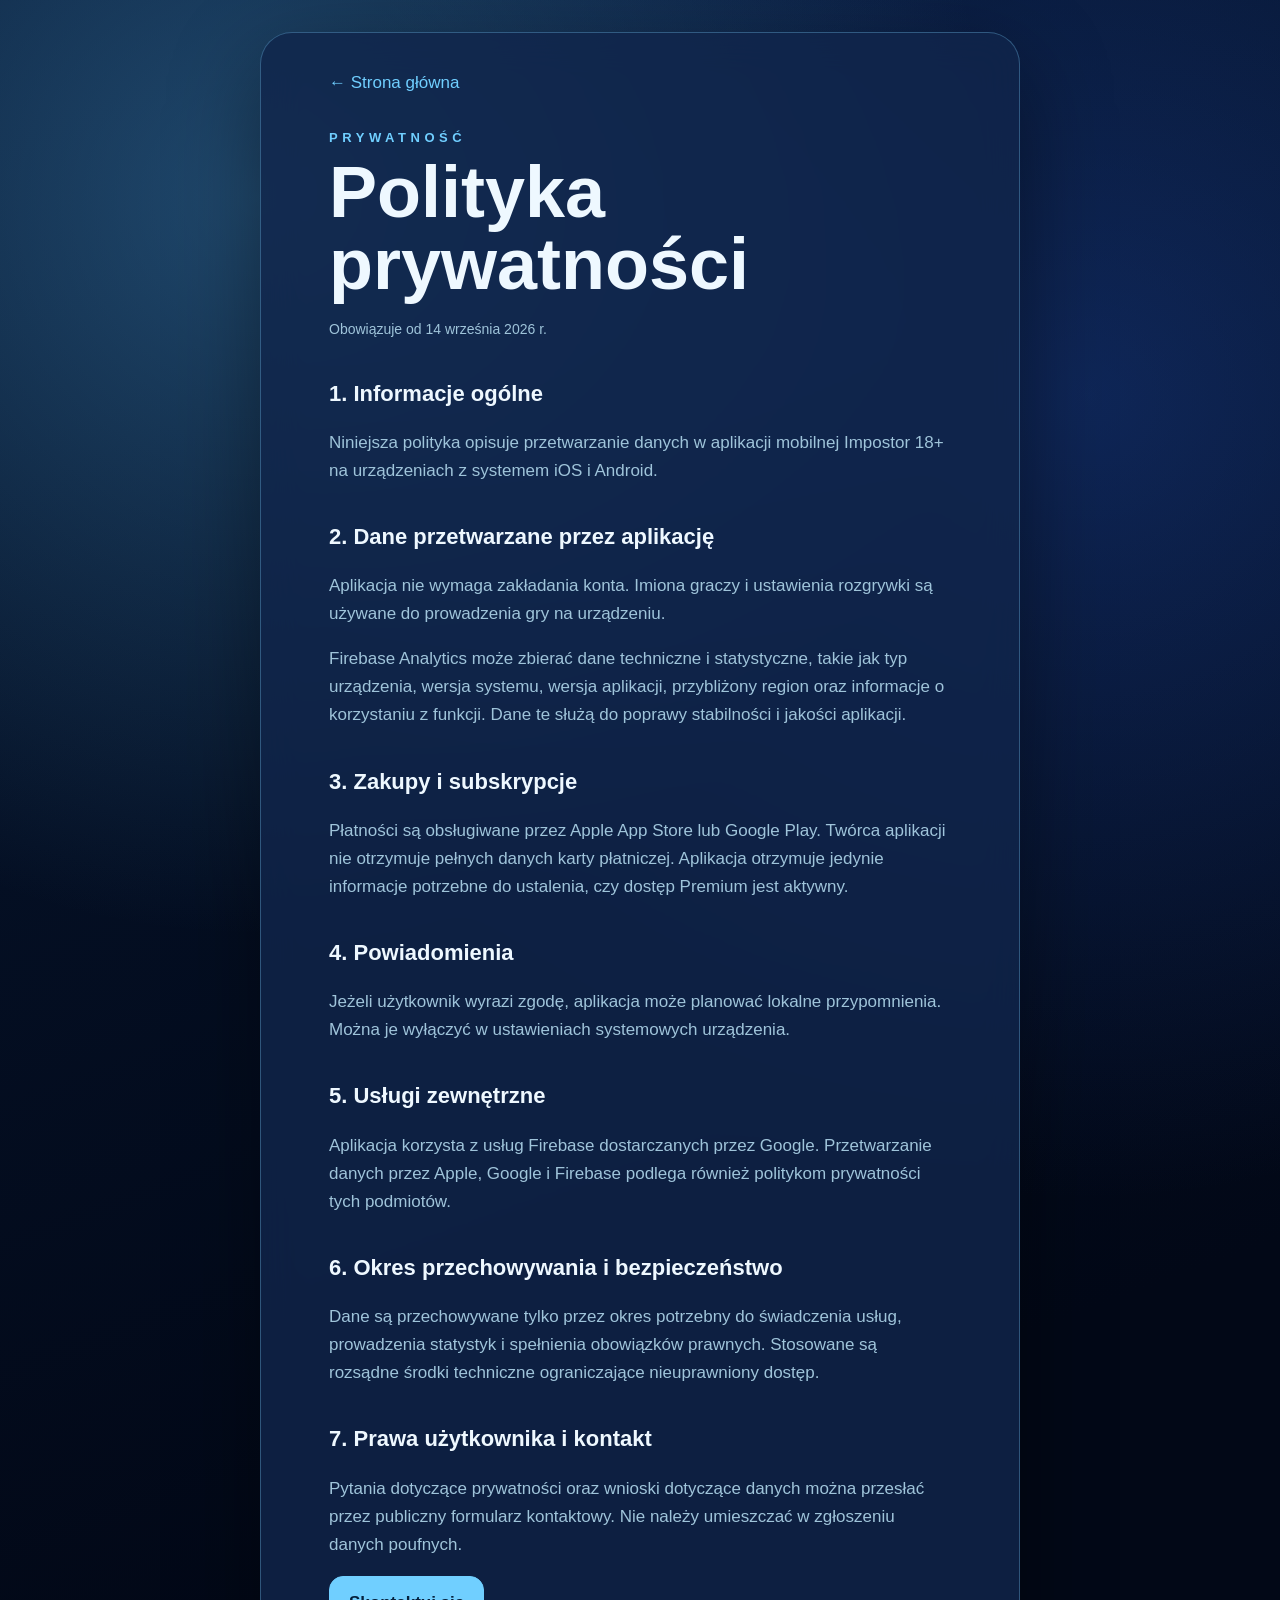
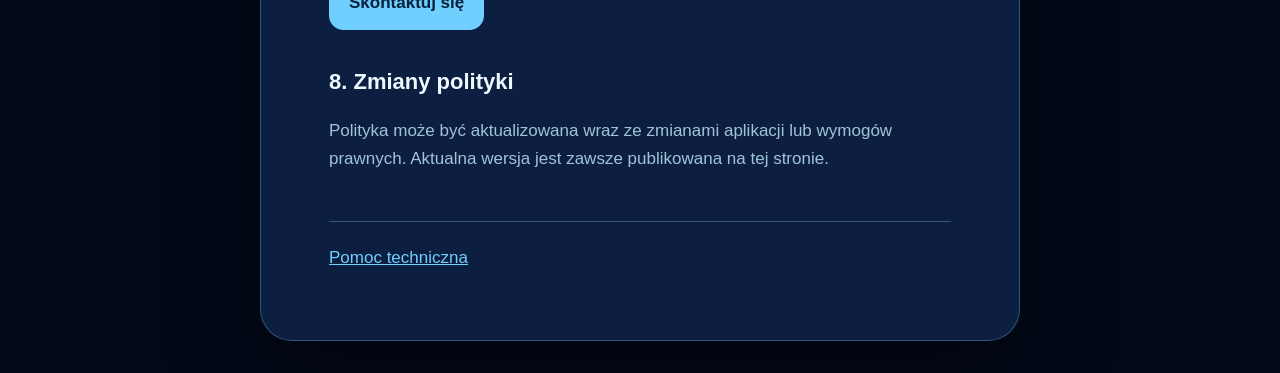
==== docs/privacy.html @ f616ebf9 "docs: restore GitHub Pages support site" ====
<!doctype html>
<html lang="pl">
<head>
  <meta charset="utf-8">
  <meta name="viewport" content="width=device-width, initial-scale=1">
  <meta name="description" content="Polityka prywatności aplikacji Impostor 18+.">
  <title>Polityka prywatności — Impostor 18+</title>
  <link rel="stylesheet" href="style.css">
</head>
<body>
  <main class="card document">
    <a class="back" href="index.html">← Strona główna</a>
    <p class="eyebrow">PRYWATNOŚĆ</p>
    <h1>Polityka prywatności</h1>
    <p class="note">Obowiązuje od 14 września 2026 r.</p>

    <section>
      <h2>1. Informacje ogólne</h2>
      <p>Niniejsza polityka opisuje przetwarzanie danych w aplikacji mobilnej Impostor 18+ na urządzeniach z systemem iOS i Android.</p>
    </section>

    <section>
      <h2>2. Dane przetwarzane przez aplikację</h2>
      <p>Aplikacja nie wymaga zakładania konta. Imiona graczy i ustawienia rozgrywki są używane do prowadzenia gry na urządzeniu.</p>
      <p>Firebase Analytics może zbierać dane techniczne i statystyczne, takie jak typ urządzenia, wersja systemu, wersja aplikacji, przybliżony region oraz informacje o korzystaniu z funkcji. Dane te służą do poprawy stabilności i jakości aplikacji.</p>
    </section>

    <section>
      <h2>3. Zakupy i subskrypcje</h2>
      <p>Płatności są obsługiwane przez Apple App Store lub Google Play. Twórca aplikacji nie otrzymuje pełnych danych karty płatniczej. Aplikacja otrzymuje jedynie informacje potrzebne do ustalenia, czy dostęp Premium jest aktywny.</p>
    </section>

    <section>
      <h2>4. Powiadomienia</h2>
      <p>Jeżeli użytkownik wyrazi zgodę, aplikacja może planować lokalne przypomnienia. Można je wyłączyć w ustawieniach systemowych urządzenia.</p>
    </section>

    <section>
      <h2>5. Usługi zewnętrzne</h2>
      <p>Aplikacja korzysta z usług Firebase dostarczanych przez Google. Przetwarzanie danych przez Apple, Google i Firebase podlega również politykom prywatności tych podmiotów.</p>
    </section>

    <section>
      <h2>6. Okres przechowywania i bezpieczeństwo</h2>
      <p>Dane są przechowywane tylko przez okres potrzebny do świadczenia usług, prowadzenia statystyk i spełnienia obowiązków prawnych. Stosowane są rozsądne środki techniczne ograniczające nieuprawniony dostęp.</p>
    </section>

    <section>
      <h2>7. Prawa użytkownika i kontakt</h2>
      <p>Pytania dotyczące prywatności oraz wnioski dotyczące danych można przesłać przez publiczny formularz kontaktowy. Nie należy umieszczać w zgłoszeniu danych poufnych.</p>
      <a class="button primary" href="https://github.com/jordanrafalm/impostor/issues/new" rel="noopener">Skontaktuj się</a>
    </section>

    <section>
      <h2>8. Zmiany polityki</h2>
      <p>Polityka może być aktualizowana wraz ze zmianami aplikacji lub wymogów prawnych. Aktualna wersja jest zawsze publikowana na tej stronie.</p>
    </section>

    <footer>
      <a href="support.html">Pomoc techniczna</a>
    </footer>
  </main>
</body>
</html>
---- docs/style.css ----
:root {
  color-scheme: dark;
  --background: #020817;
  --surface: rgba(16, 37, 75, 0.82);
  --border: rgba(127, 212, 255, 0.3);
  --text: #eef8ff;
  --muted: #9fc4da;
  --accent: #70cfff;
  --accent-dark: #05213d;
}

* { box-sizing: border-box; }

body {
  min-height: 100vh;
  margin: 0;
  padding: 32px 18px;
  display: grid;
  place-items: center;
  color: var(--text);
  font: 17px/1.65 -apple-system, BlinkMacSystemFont, "Segoe UI", sans-serif;
  background:
    radial-gradient(circle at 20% 10%, rgba(64, 137, 188, 0.45), transparent 36%),
    radial-gradient(circle at 85% 20%, rgba(32, 75, 170, 0.38), transparent 42%),
    linear-gradient(160deg, #061630, var(--background) 70%);
}

.card {
  width: min(760px, 100%);
  padding: clamp(28px, 7vw, 68px);
  border: 1px solid var(--border);
  border-radius: 32px;
  background: var(--surface);
  box-shadow: 0 30px 90px rgba(0, 0, 0, 0.4);
  backdrop-filter: blur(18px);
}

.document { padding-top: 36px; }
.eyebrow { margin: 0; color: var(--accent); letter-spacing: .35em; font-size: 13px; font-weight: 700; }
h1 { margin: 8px 0 18px; font-size: clamp(42px, 9vw, 72px); line-height: 1; }
h2 { margin-bottom: 6px; font-size: 22px; }
p { color: var(--muted); }
.lead { max-width: 620px; font-size: 21px; }
.note { font-size: 14px; }
section { margin-top: 34px; }
nav { display: flex; flex-wrap: wrap; gap: 12px; margin: 30px 0; }

a { color: var(--accent); }
.back { display: inline-block; margin-bottom: 30px; text-decoration: none; }
.button {
  display: inline-block;
  padding: 12px 19px;
  border: 1px solid var(--border);
  border-radius: 14px;
  color: var(--text);
  text-decoration: none;
}
.button.primary { color: var(--accent-dark); background: var(--accent); border-color: var(--accent); font-weight: 750; }
.button:hover, .button:focus-visible { transform: translateY(-2px); box-shadow: 0 8px 28px rgba(112, 207, 255, 0.22); }
footer { margin-top: 48px; padding-top: 22px; border-top: 1px solid var(--border); }

@media (prefers-reduced-motion: no-preference) {
  .button { transition: transform .2s ease, box-shadow .2s ease; }
}
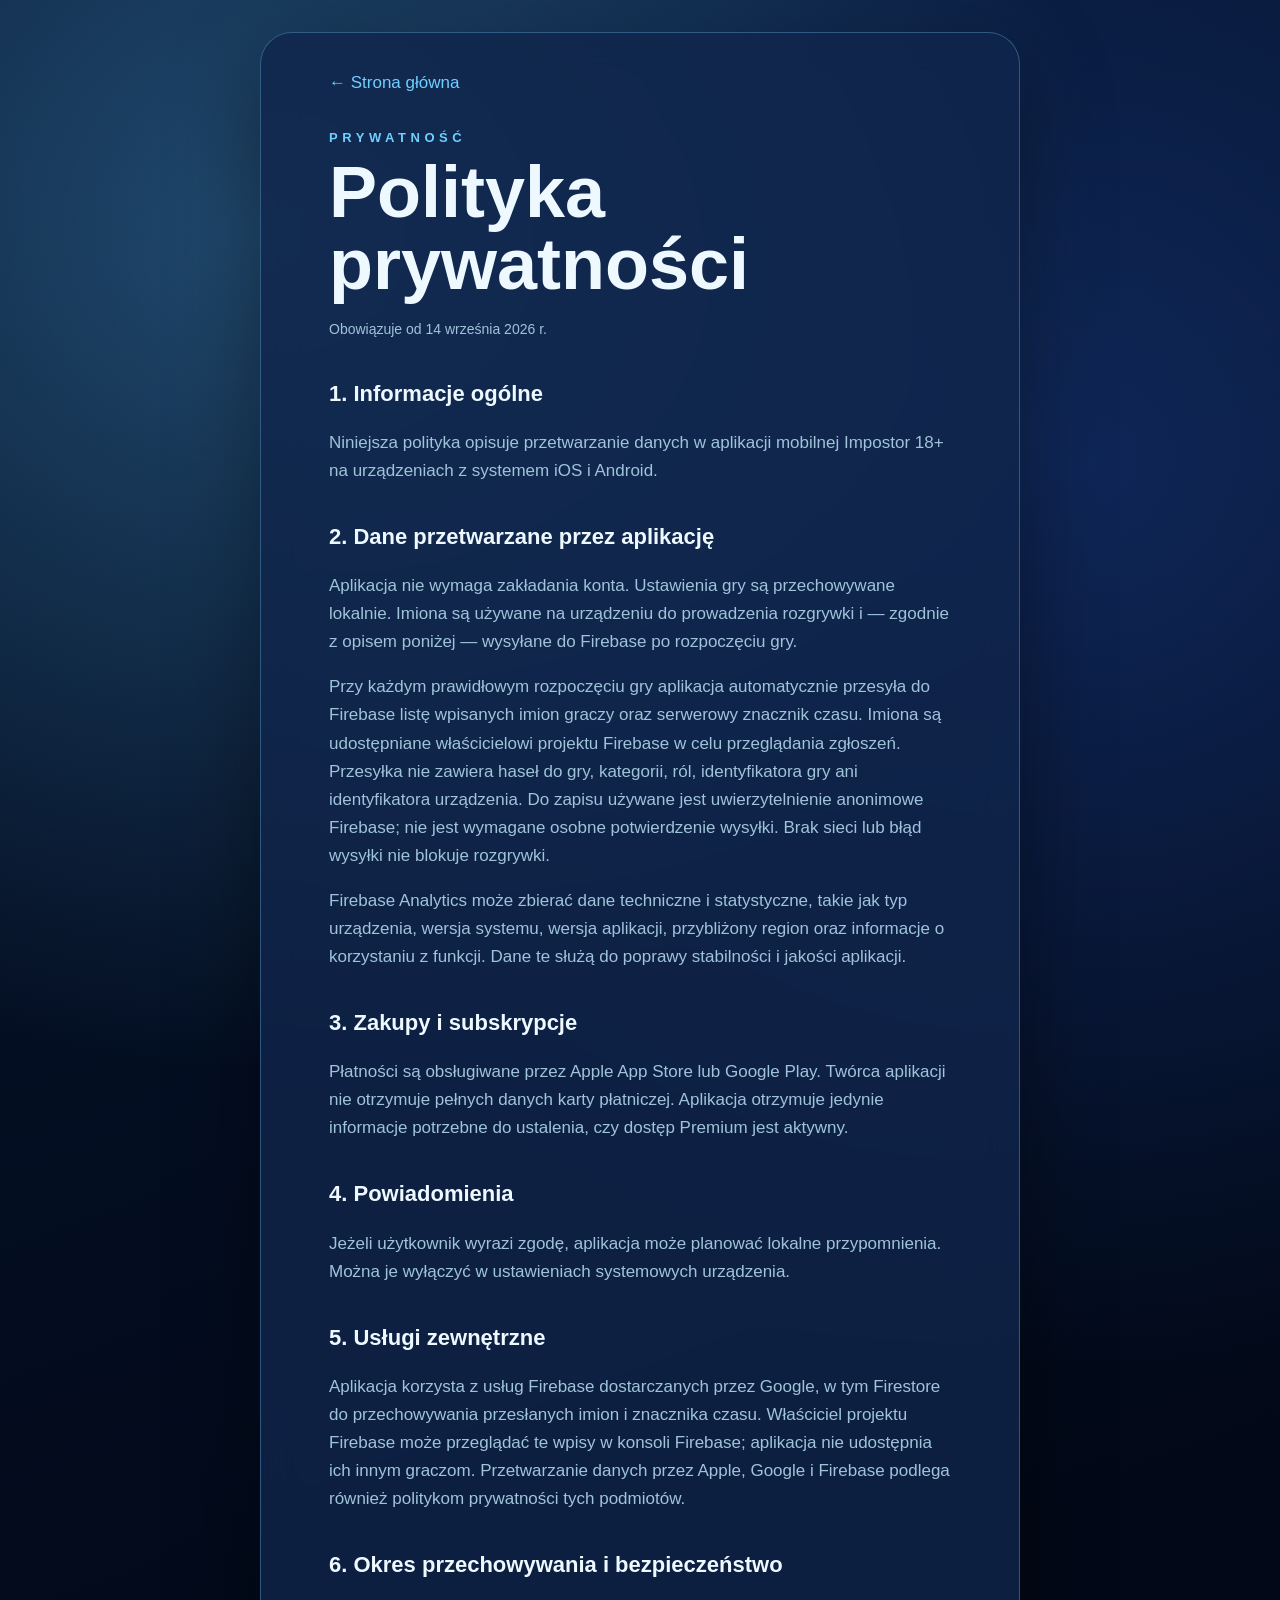
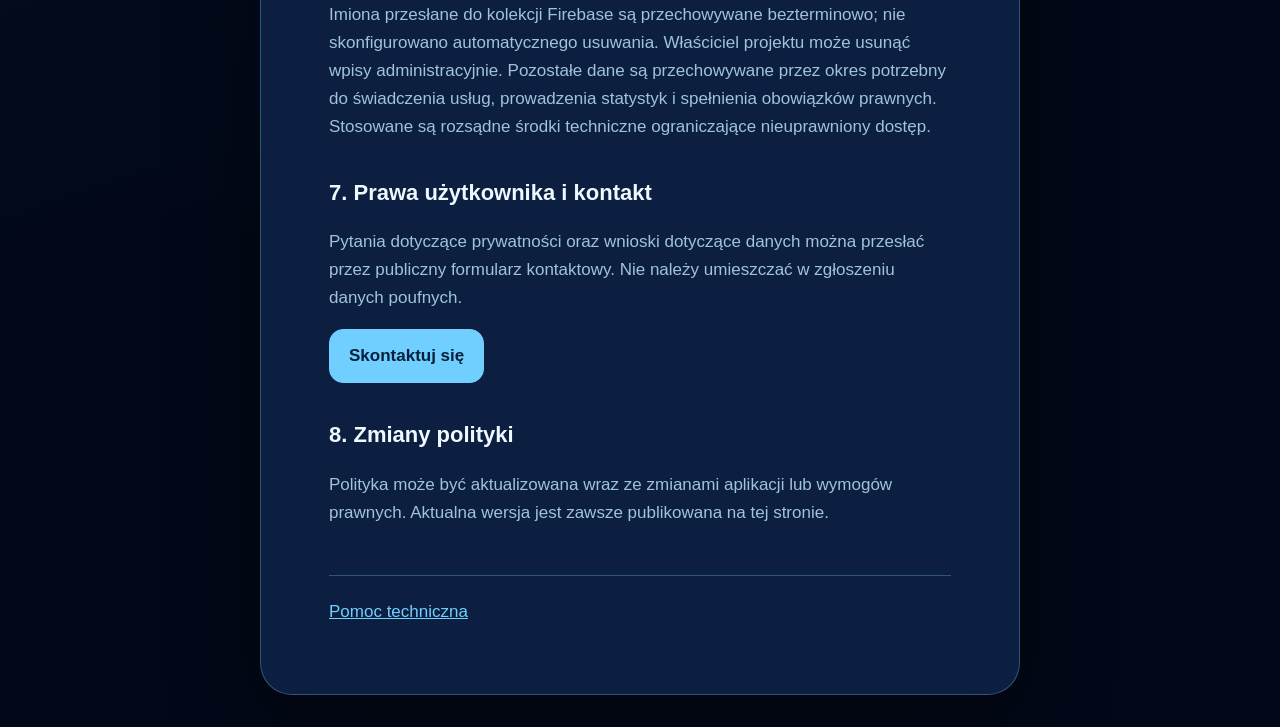
==== commit 7d265f49: "feat: release version 1.1.6 Co-authored-by: Copilot <223556219+Copilot@users.noreply.github.com>" ====
--- a/docs/privacy.html
+++ b/docs/privacy.html
@@ -21,7 +21,8 @@
 
     <section>
       <h2>2. Dane przetwarzane przez aplikację</h2>
-      <p>Aplikacja nie wymaga zakładania konta. Imiona graczy i ustawienia rozgrywki są używane do prowadzenia gry na urządzeniu.</p>
+      <p>Aplikacja nie wymaga zakładania konta. Ustawienia gry są przechowywane lokalnie. Imiona są używane na urządzeniu do prowadzenia rozgrywki i — zgodnie z opisem poniżej — wysyłane do Firebase po rozpoczęciu gry.</p>
+      <p>Przy każdym prawidłowym rozpoczęciu gry aplikacja automatycznie przesyła do Firebase listę wpisanych imion graczy oraz serwerowy znacznik czasu. Imiona są udostępniane właścicielowi projektu Firebase w celu przeglądania zgłoszeń. Przesyłka nie zawiera haseł do gry, kategorii, ról, identyfikatora gry ani identyfikatora urządzenia. Do zapisu używane jest uwierzytelnienie anonimowe Firebase; nie jest wymagane osobne potwierdzenie wysyłki. Brak sieci lub błąd wysyłki nie blokuje rozgrywki.</p>
       <p>Firebase Analytics może zbierać dane techniczne i statystyczne, takie jak typ urządzenia, wersja systemu, wersja aplikacji, przybliżony region oraz informacje o korzystaniu z funkcji. Dane te służą do poprawy stabilności i jakości aplikacji.</p>
     </section>
 
@@ -37,12 +38,12 @@
 
     <section>
       <h2>5. Usługi zewnętrzne</h2>
-      <p>Aplikacja korzysta z usług Firebase dostarczanych przez Google. Przetwarzanie danych przez Apple, Google i Firebase podlega również politykom prywatności tych podmiotów.</p>
+      <p>Aplikacja korzysta z usług Firebase dostarczanych przez Google, w tym Firestore do przechowywania przesłanych imion i znacznika czasu. Właściciel projektu Firebase może przeglądać te wpisy w konsoli Firebase; aplikacja nie udostępnia ich innym graczom. Przetwarzanie danych przez Apple, Google i Firebase podlega również politykom prywatności tych podmiotów.</p>
     </section>
 
     <section>
       <h2>6. Okres przechowywania i bezpieczeństwo</h2>
-      <p>Dane są przechowywane tylko przez okres potrzebny do świadczenia usług, prowadzenia statystyk i spełnienia obowiązków prawnych. Stosowane są rozsądne środki techniczne ograniczające nieuprawniony dostęp.</p>
+      <p>Imiona przesłane do kolekcji Firebase są przechowywane bezterminowo; nie skonfigurowano automatycznego usuwania. Właściciel projektu może usunąć wpisy administracyjnie. Pozostałe dane są przechowywane przez okres potrzebny do świadczenia usług, prowadzenia statystyk i spełnienia obowiązków prawnych. Stosowane są rozsądne środki techniczne ograniczające nieuprawniony dostęp.</p>
     </section>
 
     <section>
